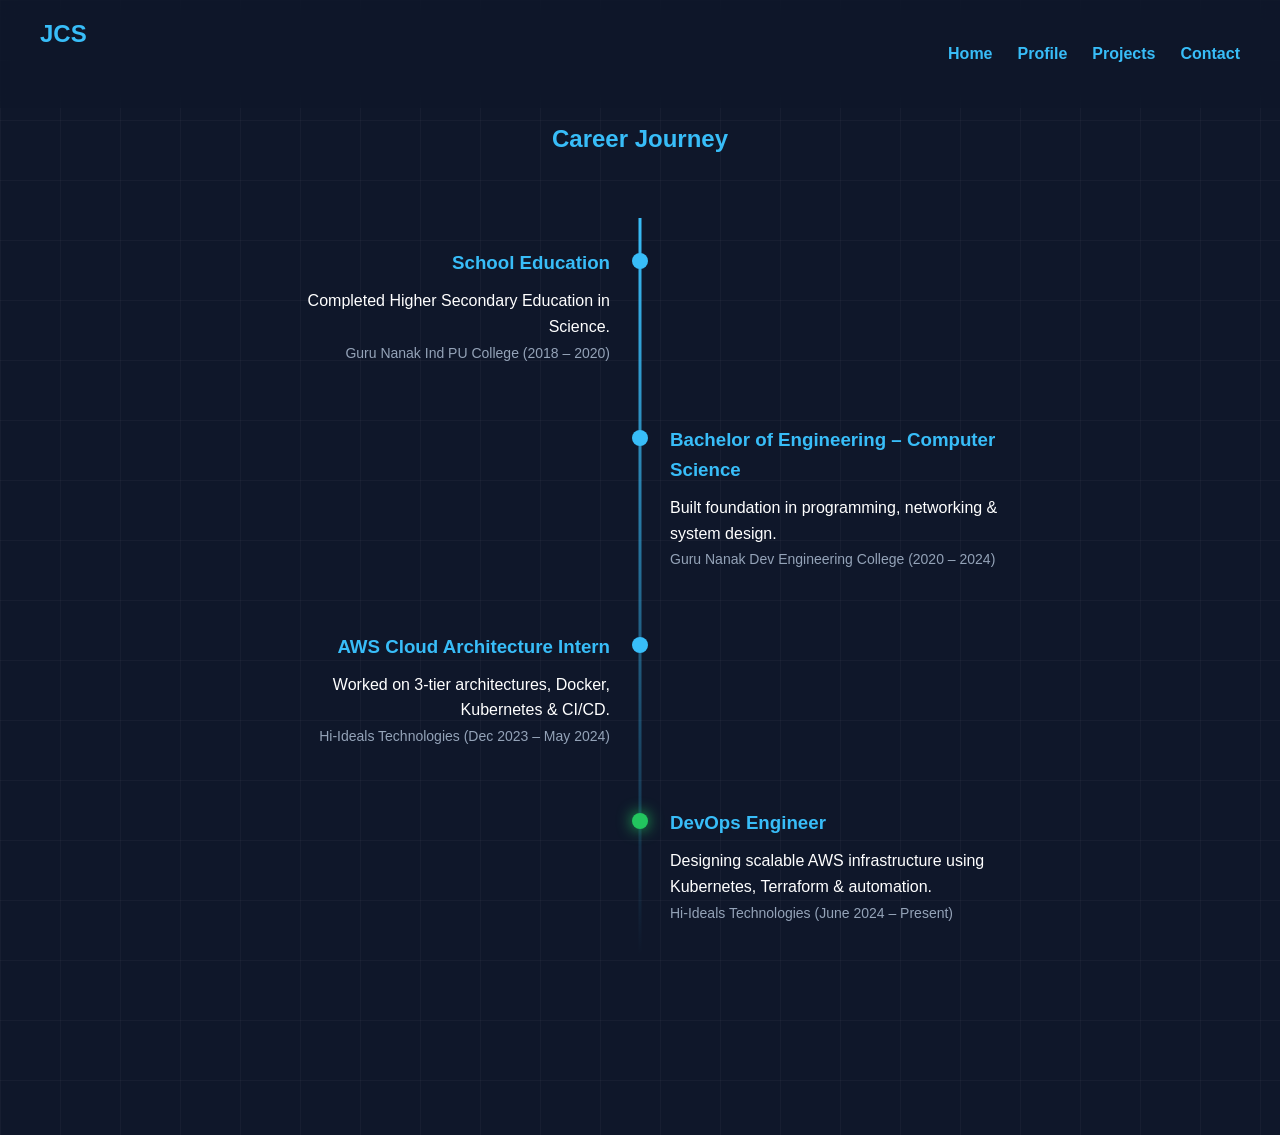
==== career.html @ 657fb399 "update2" ====
<!DOCTYPE html>
<html lang="en">
<head>
    <meta charset="UTF-8">
    <title>Career Journey | Jai Chandra Swamy</title>
    <link rel="stylesheet" href="style.css">
    <meta name="viewport" content="width=device-width, initial-scale=1.0">
</head>
<body>

<header>
    <nav>
        <h2 class="logo">JCS</h2>
        <ul>
            <li><a href="index.html">Home</a></li>
            <li><a href="profile.html">Profile</a></li>
            <li><a href="index.html#projects">Projects</a></li>
            <li><a href="index.html#contact">Contact</a></li>
        </ul>
    </nav>
</header>

<section id="career">
    <h2>Career Journey</h2>

    <div class="timeline">

        <div class="timeline-item">
            <div class="timeline-dot"></div>
            <div class="timeline-content">
                <h3>School Education</h3>
                <p>Completed Higher Secondary Education in Science.</p>
                <span>Guru Nanak Ind PU College (2018 – 2020)</span>
            </div>
        </div>

        <div class="timeline-item">
            <div class="timeline-dot"></div>
            <div class="timeline-content">
                <h3>Bachelor of Engineering – Computer Science</h3>
                <p>Built foundation in programming, networking & system design.</p>
                <span>Guru Nanak Dev Engineering College (2020 – 2024)</span>
            </div>
        </div>

        <div class="timeline-item">
            <div class="timeline-dot"></div>
            <div class="timeline-content">
                <h3>AWS Cloud Architecture Intern</h3>
                <p>Worked on 3-tier architectures, Docker, Kubernetes & CI/CD.</p>
                <span>Hi-Ideals Technologies (Dec 2023 – May 2024)</span>
            </div>
        </div>

        <div class="timeline-item">
            <div class="timeline-dot active"></div>
            <div class="timeline-content">
                <h3>DevOps Engineer</h3>
                <p>Designing scalable AWS infrastructure using Kubernetes, Terraform & automation.</p>
                <span>Hi-Ideals Technologies (June 2024 – Present)</span>
            </div>
        </div>

    </div>
</section>

</body>
</html>
---- style.css ----
* {
    margin: 0;
    padding: 0;
    box-sizing: border-box;
}

body {
    font-family: 'Segoe UI', sans-serif;
    background-color: #0f172a;
    color: #ffffff;
    line-height: 1.6;
}
body {
    background-color: #0f172a;
    background-image:
        linear-gradient(rgba(255,255,255,0.03) 1px, transparent 1px),
        linear-gradient(90deg, rgba(255,255,255,0.03) 1px, transparent 1px);
    background-size: 60px 60px;
}
header {
    background: #111827;
    padding: 15px 50px;
    position: fixed;
    width: 100%;
    top: 0;
}
header {
    position: relative;
    z-index: 10;
}
nav {
    display: flex;
    justify-content: space-between;
    align-items: center;
}

nav ul {
    display: flex;
    list-style: none;
}

nav ul li {
    margin-left: 25px;
}

nav ul li a {
    text-decoration: none;
    color: #38bdf8;
    font-weight: bold;
}

/* ===== HERO SECTION CLEAN VERSION ===== */

.hero {
    position: relative;
    text-align: center;
    padding: 180px 20px 140px;
    background-color: #0f172a;
    overflow: hidden;
    z-index: 1;
}

/* DevOps Background Image */
.hero::before {
    content: "";
    position: absolute;
    top: 50%;
    right: -150px;
    transform: translateY(-50%);
    width: 600px;
    height: 600px;
    background: url("image/devops-bg.png") no-repeat center;
    background-size: contain;
    opacity: 0.12;
    pointer-events: none;
    z-index: 0;
    animation: float 6s ease-in-out infinite;
}

/* Soft radial glow */
.hero::after {
    content: "";
    position: absolute;
    width: 600px;
    height: 600px;
    background: radial-gradient(circle, rgba(56,189,248,0.15), transparent 70%);
    top: 50%;
    left: 50%;
    transform: translate(-50%, -50%);
    pointer-events: none;
    z-index: 0;
}

/* Hero content must be above background */
.hero-content {
    position: relative;
    z-index: 5;
}

/* Gradient Name */
.hero h1 {
    font-size: 52px;
    background: linear-gradient(90deg, #38bdf8, #22c55e, #38bdf8);
    background-size: 200% auto;
    -webkit-background-clip: text;
    -webkit-text-fill-color: transparent;
    animation: gradientMove 4s linear infinite;
}

.hero h3 {
    font-size: 24px;
    margin: 10px 0;
}

@keyframes gradientMove {
    0% { background-position: 0% center; }
    100% { background-position: 200% center; }
}

@keyframes float {
    0% { transform: translateY(-50%) translateX(0px); }
    50% { transform: translateY(-52%) translateX(-10px); }
    100% { transform: translateY(-50%) translateX(0px); }
}
.btn {
    display: inline-block;
    margin-top: 20px;
    padding: 10px 25px;
    background: #38bdf8;
    color: #0f172a;
    text-decoration: none;
    border-radius: 5px;
    font-weight: bold;
}

.btn-outline {
    display: inline-block;
    margin-left: 15px;
    padding: 10px 25px;
    border: 2px solid #38bdf8;
    color: #38bdf8;
    text-decoration: none;
    border-radius: 5px;
    font-weight: bold;
    transition: 0.3s ease;
}

.btn-outline:hover {
    background: #38bdf8;
    color: #0f172a;
}

section {
    padding: 80px 50px;
    text-align: center;
}

h2 {
    margin-bottom: 40px;
    color: #38bdf8;
}

.skills-container {
    display: grid;
    grid-template-columns: repeat(auto-fit, minmax(220px, 1fr));
    gap: 20px;
}

.card, .project-card {
    background: #1e293b;
    padding: 20px;
    border-radius: 10px;
    transition: 0.3s ease;
}

.project-card .btn {
    margin-top: 15px;
    display: inline-block;
}

.card:hover, .project-card:hover {
    transform: translateY(-5px);
    background: #334155;
}

footer {
    text-align: center;
    padding: 20px;
    background: #111827;
    font-size: 14px;
}

/* Project detail page container */
.project-container {
    max-width: 900px;
    margin: 120px auto;
    padding: 40px;
    background: #1e293b;
    border-radius: 12px;
    text-align: left;
}

/* Project page headings */
.project-container h2 {
    text-align: center;
    margin-bottom: 40px;
}

.project-container h3 {
    margin-top: 30px;
    color: #38bdf8;
}

/* Bullet alignment fix */
.project-container ul {
    margin-top: 10px;
    padding-left: 20px;
}

.project-container li {
    margin-bottom: 8px;
}

/* ================= ACHIEVEMENTS SECTION ================= */

#achievements {
    padding: 80px 50px;
    text-align: center;
}

.achievements-container {
    display: grid;
    grid-template-columns: repeat(auto-fit, minmax(280px, 1fr));
    gap: 25px;
}

.achievement-card {
    position: relative;
    background: linear-gradient(135deg, #1e293b, #24344d);
    padding: 30px;
    border-radius: 20px;
    text-align: left;
    transition: all 0.4s ease;
    border: 1px solid rgba(56, 189, 248, 0.2);
}

.achievement-card h3 {
    color: #38bdf8;
    margin-bottom: 10px;
}

.achievement-card:hover {
    transform: translateY(-5px);
    background: #334155;
}
/* ===== PROFILE PAGE FINAL FIX ===== */

.profile-container {
    display: flex;
    justify-content: center;   /* center horizontally */
    align-items: center;       /* center vertically */
    gap: 50px;
    max-width: 700px;
    margin: 0 auto;
}

.profile-container {
    display: flex;
    align-items: center;       /* vertically align image & text */
    gap: 50px;
}

.profile-image img {
    width: 160px;
    height: 200px;
    object-fit: cover;
    border-radius: 10px;
    border: 3px solid #38bdf8;
    box-shadow: 0 0 18px rgba(56, 189, 248, 0.35);
}

.profile-info {
    flex: 1;
}

.profile-info h3 {
    color: #38bdf8;
    margin-bottom: 15px;
    font-size: 22px;
}

.profile-info p {
    margin-bottom: 10px;
    line-height: 1.6;
}

/* ================= EXPERIENCE SECTION ================= */

#experience {
    padding: 80px 50px;
    text-align: center;
}

.experience-container {
    max-width: 900px;
    margin: 40px auto;
    display: flex;
    flex-direction: column;
    gap: 40px;
}

.experience-card {
    background: #1e293b;
    padding: 30px;
    border-radius: 14px;
    text-align: left;
    transition: 0.3s ease;
}

.experience-card:hover {
    transform: translateY(-5px);
    background: #263449;
}

.experience-card h3 {
    color: #38bdf8;
    margin-bottom: 8px;
}

.company {
    font-weight: bold;
}

.duration {
    font-size: 14px;
    color: #94a3b8;
    margin-bottom: 15px;
}

.experience-card ul {
    padding-left: 20px;
}

.experience-card li {
    margin-bottom: 8px;
}

#contact a {
    color: #38bdf8;
    text-decoration: none;
    font-weight: 500;
}

#contact a:hover {
    text-decoration: underline;
}

.tech-badges {
    margin-top: 20px;
}

.tech-badges span {
    display: inline-block;
    background: rgba(56,189,248,0.1);
    border: 1px solid rgba(56,189,248,0.4);
    color: #38bdf8;
    padding: 6px 14px;
    margin: 6px;
    border-radius: 20px;
    font-size: 14px;
    transition: 0.3s ease;
}

.tech-badges span:hover {
    background: #38bdf8;
    color: #0f172a;
}

.pipeline-line {
    height: 2px;
    width: 60%;
    margin: 60px auto;
    background: linear-gradient(90deg, transparent, #38bdf8, transparent);
    opacity: 0.6;
}

/* ===== CAREER PAGE ===== */

#career {
    padding: 120px 20px;
    text-align: center;
}

.timeline {
    position: relative;
    max-width: 800px;
    margin: 60px auto;
}

.timeline::before {
    content: "";
    position: absolute;
    left: 50%;
    width: 3px;
    height: 100%;
    background: linear-gradient(to bottom, #38bdf8, transparent);
    transform: translateX(-50%);
}

.timeline-item {
    position: relative;
    width: 50%;
    padding: 30px;
}

.timeline-item:nth-child(odd) {
    left: 0;
    text-align: right;
}

.timeline-item:nth-child(even) {
    left: 50%;
    text-align: left;
}

.timeline-dot {
    position: absolute;
    top: 35px;
    left: 100%;
    width: 16px;
    height: 16px;
    background: #38bdf8;
    border-radius: 50%;
    transform: translateX(-50%);
}

.timeline-item:nth-child(even) .timeline-dot {
    left: 0;
}

.timeline-dot.active {
    background: #22c55e;
    box-shadow: 0 0 15px #22c55e;
}

.timeline-content h3 {
    color: #38bdf8;
    margin-bottom: 10px;
}

.timeline-content span {
    font-size: 14px;
    color: #94a3b8;
}

header {
    position: fixed;
    width: 100%;
    top: 0;
    z-index: 100;
    background: rgba(15, 23, 42, 0.7);
    backdrop-filter: blur(10px);
    padding: 15px 40px;
}
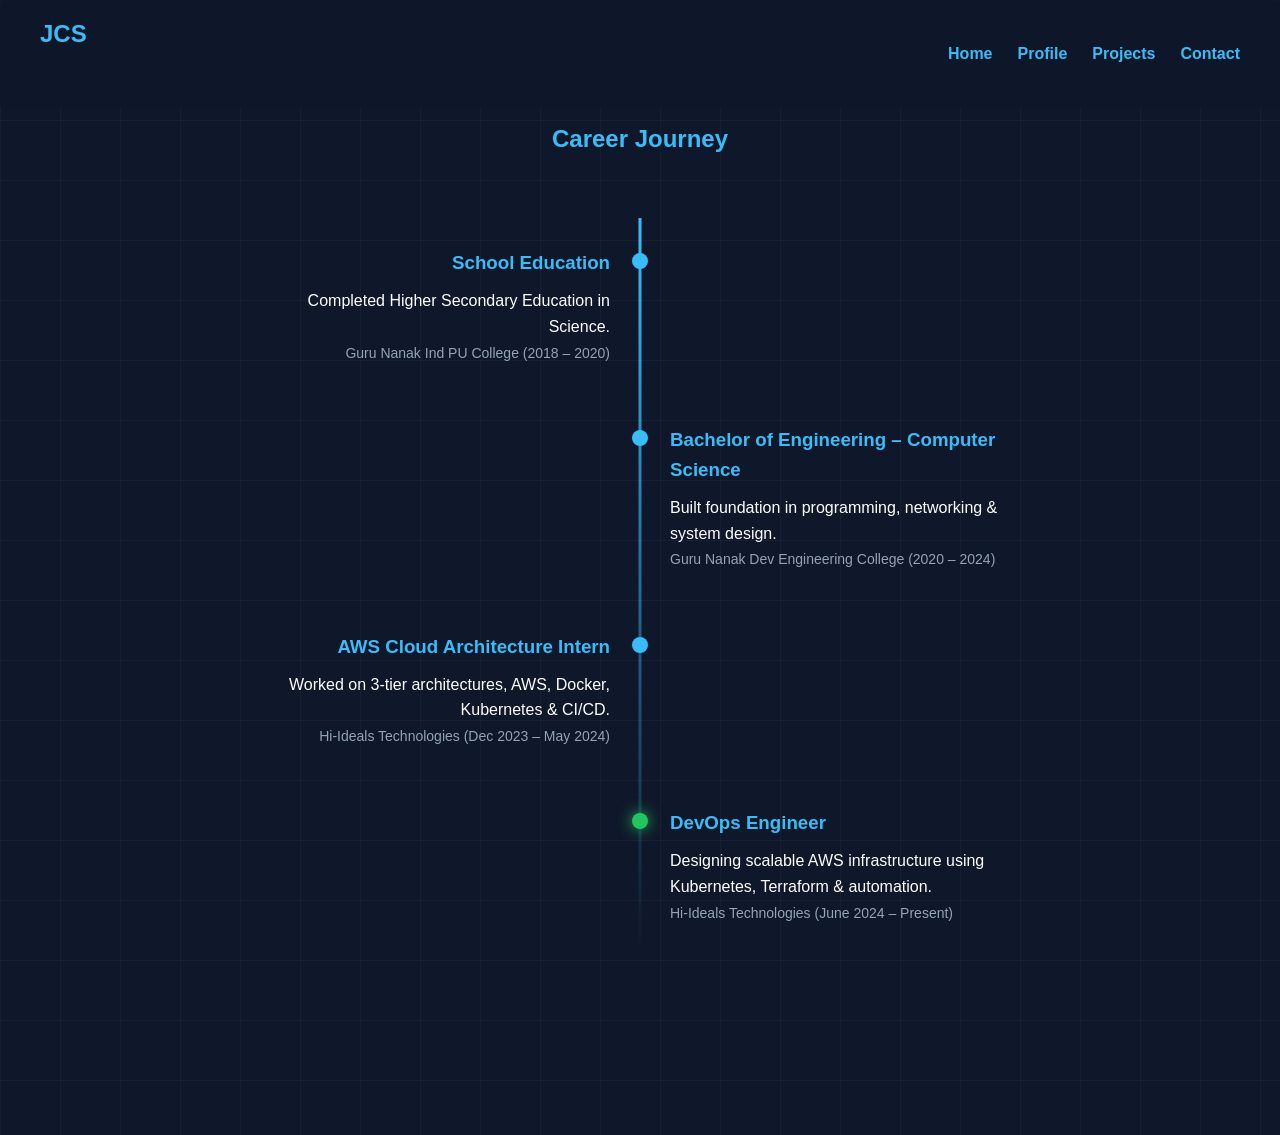
==== commit 245fbfd1: "update" ====
--- a/career.html
+++ b/career.html
@@ -47,7 +47,7 @@
             <div class="timeline-dot"></div>
             <div class="timeline-content">
                 <h3>AWS Cloud Architecture Intern</h3>
-                <p>Worked on 3-tier architectures, Docker, Kubernetes & CI/CD.</p>
+                <p>Worked on 3-tier architectures, AWS, Docker, Kubernetes & CI/CD.</p>
                 <span>Hi-Ideals Technologies (Dec 2023 – May 2024)</span>
             </div>
         </div>
